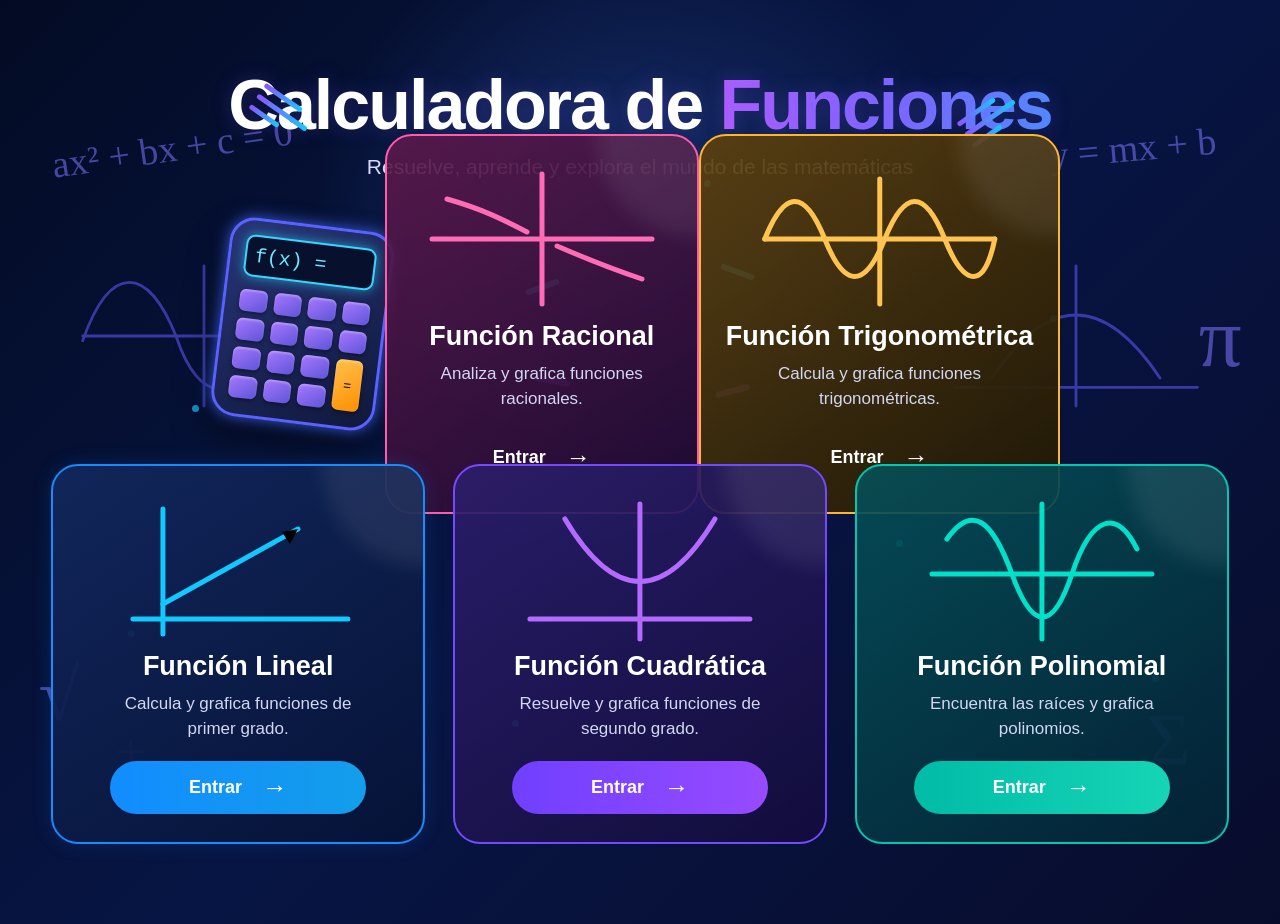
==== index.html @ b59cee48 "Proyecto final Calculadora de Funciones" ====
<!DOCTYPE html>
<html lang="es">
<head>
    <meta charset="UTF-8">
    <meta name="viewport" content="width=device-width, initial-scale=1.0">

    <title>Calculadora de Funciones</title>

    <link rel="stylesheet" href="css/style.css">
</head>

<body>

    <!-- FONDO MATEMÁTICO -->
    <div class="math-background">

        <span class="formula formula-1">ax² + bx + c = 0</span>
        <span class="formula formula-2">y = mx + b</span>
        <span class="formula formula-3">π</span>
        <span class="formula formula-4">√</span>
        <span class="formula formula-5">+</span>
        <span class="formula formula-6">Σ</span>

        <div class="graph graph-left">
            <svg viewBox="0 0 300 180">
                <line x1="20" y1="90" x2="280" y2="90" />
                <line x1="150" y1="15" x2="150" y2="165" />

                <path d="M20 95
                         C50 10, 90 15, 120 90
                         C145 165, 185 165, 215 90
                         C240 30, 260 40, 280 90" />
            </svg>
        </div>

        <div class="graph graph-right">
            <svg viewBox="0 0 300 180">
                <line x1="20" y1="145" x2="280" y2="145" />
                <line x1="150" y1="15" x2="150" y2="165" />

                <path d="M60 135
                         Q150 0 240 135" />
            </svg>
        </div>

    </div>


    <!-- CONTENIDO PRINCIPAL -->
    <main class="container">

        <!-- TITULO -->
        <header class="header">

            <div class="decor-lines left-lines">
                <span></span>
                <span></span>
                <span></span>
            </div>

            <h1>
                Calculadora de
                <span>Funciones</span>
            </h1>

            <p>
                Resuelve, aprende y explora el mundo de las matemáticas
            </p>

            <div class="decor-lines right-lines">
                <span></span>
                <span></span>
                <span></span>
            </div>

        </header>


        <!-- CALCULADORA -->
        <section class="calculator-area">

            <div class="calculator">

                <div class="calculator-screen">
                    <span>f(x) =</span>
                </div>

                <div class="calculator-buttons">

                    <button></button>
                    <button></button>
                    <button></button>
                    <button></button>

                    <button></button>
                    <button></button>
                    <button></button>
                    <button></button>

                    <button></button>
                    <button></button>
                    <button></button>
                    <button class="equal">=</button>

                    <button></button>
                    <button></button>
                    <button></button>

                </div>

            </div>

            <div class="calculator-lines">
                <span></span>
                <span></span>
                <span></span>
                <span></span>
            </div>

            <!-- RACIONAL -->
<article class="card rational-card">

    <div class="card-graph">

        <svg viewBox="0 0 260 150">

            <line x1="20" y1="75" x2="240" y2="75" />
            <line x1="130" y1="10" x2="130" y2="140" />

            <path d="M35 35
                     C70 45, 90 55, 115 68" />

            <path d="M145 82
                     C175 95, 200 105, 230 115" />

        </svg>

    </div>

    <h2>Función Racional</h2>

    <p>
        Analiza y grafica funciones
        racionales.
    </p>

    <a href="paginas/racional.html" class="enter-button">
        Entrar
        <span>→</span>
    </a>

</article>


<!-- TRIGONOMÉTRICA -->
<article class="card trigonometric-card">

    <div class="card-graph">

        <svg viewBox="0 0 260 150">

            <line x1="15" y1="75" x2="245" y2="75" />
            <line x1="130" y1="15" x2="130" y2="140" />

            <path d="M15 75
                     C35 25, 55 25, 75 75
                     C95 125, 115 125, 135 75
                     C155 25, 175 25, 195 75
                     C215 125, 235 125, 245 75" />

        </svg>

    </div>

    <h2>Función Trigonométrica</h2>

    <p>
        Calcula y grafica funciones
        trigonométricas.
    </p>

    <a href="paginas/trigonometrica.html" class="enter-button">
        Entrar
        <span>→</span>
    </a>

</article>

        </section>


        <!-- TARJETAS -->
        <section class="cards">


            <!-- LINEAL -->
            <article class="card linear-card">

                <div class="card-graph">

                    <svg viewBox="0 0 260 150">

                        <line x1="25" y1="125" x2="240" y2="125" />
                        <line x1="55" y1="140" x2="55" y2="15" />

                        <line x1="55" y1="110"
                              x2="190" y2="35" />

                        <polygon points="190,35 174,38 182,50" />

                    </svg>

                </div>

                <h2>Función Lineal</h2>

                <p>
                    Calcula y grafica funciones
                    de primer grado.
                </p>

                <a href="paginas/lineal.html" class="enter-button">
                    Entrar
                    <span>→</span>
                </a>

            </article>


            <!-- CUADRATICA -->
            <article class="card quadratic-card">

                <div class="card-graph">

                    <svg viewBox="0 0 260 150">

                        <line x1="20" y1="125" x2="240" y2="125" />
                        <line x1="130" y1="145" x2="130" y2="10" />

                        <path d="M55 25 Q130 150 205 25" />

                    </svg>

                </div>

                <h2>Función Cuadrática</h2>

                <p>
                    Resuelve y grafica funciones
                    de segundo grado.
                </p>

                <a href="paginas/cuadratica.html" class="enter-button">
                    Entrar
                    <span>→</span>
                </a>

            </article>


            <!-- POLINOMIAL -->
            <article class="card polynomial-card">

                <div class="card-graph">

                    <svg viewBox="0 0 260 150">

                        <line x1="20" y1="80" x2="240" y2="80" />
                        <line x1="130" y1="145" x2="130" y2="10" />

                        <path d="M35 45
                                 C60 10, 80 25, 100 80
                                 C120 135, 140 140, 160 80
                                 C180 20, 205 15, 225 55" />

                    </svg>

                </div>

                <h2>Función Polinomial</h2>

                <p>
                    Encuentra las raíces y grafica
                    polinomios.
                </p>

                <a href="paginas/polinomial.html" class="enter-button">
                    Entrar
                    <span>→</span>
                </a>

            </article>

        </section>

    </main>


    <!-- PARTICULAS -->
    <div class="particles">
        <span></span>
        <span></span>
        <span></span>
        <span></span>
        <span></span>
        <span></span>
        <span></span>
        <span></span>
    </div>


</body>
</html>
---- css/style.css ----
/* ================================
   CONFIGURACIÓN GENERAL
================================ */

* {
    margin: 0;
    padding: 0;
    box-sizing: border-box;
}

html {
    scroll-behavior: smooth;
}

body {
    min-height: 100vh;
    font-family: "Segoe UI", Arial, sans-serif;
    color: white;

    background:
        radial-gradient(circle at 50% 25%, #172e69 0%, transparent 35%),
        linear-gradient(135deg, #030b24, #071544 50%, #080c2c);

    overflow-x: hidden;
}


/* ================================
   CONTENEDOR
================================ */

.container {
    position: relative;
    z-index: 5;

    width: min(1200px, 92%);
    margin: auto;

    padding: 65px 0 80px;
}


/* ================================
   FONDO MATEMÁTICO
================================ */

.math-background {
    position: fixed;
    inset: 0;

    pointer-events: none;
    z-index: 1;

    overflow: hidden;
}

.formula {
    position: absolute;

    font-family: "Cambria Math", serif;
    font-size: 38px;

    color: #7f76ff;

    opacity: 0.55;

    animation: floatFormula 6s ease-in-out infinite;
}

.formula-1 {
    left: 4%;
    top: 14%;
    transform: rotate(-8deg);
}

.formula-2 {
    right: 5%;
    top: 14%;
    transform: rotate(-5deg);

    animation-delay: 1s;
}

.formula-3 {
    right: 3%;
    top: 32%;

    font-size: 85px;

    animation-delay: 2s;
}

.formula-4 {
    left: 3%;
    bottom: 18%;

    font-size: 75px;

    animation-delay: 1.5s;
}

.formula-5 {
    left: 9%;
    bottom: 13%;

    font-size: 55px;

    color: #b45cff;
}

.formula-6 {
    right: 7%;
    bottom: 13%;

    font-size: 75px;

    color: #7059ff;

    animation-delay: 2.5s;
}


@keyframes floatFormula {

    0%,
    100% {
        transform: translateY(0) rotate(-5deg);
    }

    50% {
        transform: translateY(-18px) rotate(2deg);
    }
}


/* ================================
   GRAFICAS DEL FONDO
================================ */

.graph {
    position: absolute;

    width: 280px;

    opacity: 0.55;
}

.graph svg {
    width: 100%;
    height: auto;
}

.graph line,
.graph path {
    fill: none;

    stroke: #635cff;
    stroke-width: 3;

    stroke-linecap: round;
}

.graph-left {
    left: 5%;
    top: 28%;
}

.graph-right {
    right: 5%;
    top: 28%;
}

.graph-right path {
    stroke: #635cff;
}


/* ================================
   HEADER
================================ */

.header {
    position: relative;

    text-align: center;

    margin-bottom: 20px;
}

.header h1 {
    font-size: clamp(42px, 6vw, 70px);

    font-weight: 800;

    letter-spacing: -2px;

    text-shadow:
        0 0 20px rgba(120, 100, 255, 0.25);
}

.header h1 span {
    background: linear-gradient(
        90deg,
        #b15cff,
        #8066ff,
        #4f8cff
    );

    -webkit-background-clip: text;
    background-clip: text;

    color: transparent;
}

.header p {
    margin-top: 10px;

    font-size: 21px;

    color: #d5daf5;
}


/* ================================
   LINEAS DECORATIVAS
================================ */

.decor-lines {
    position: absolute;

    top: 35px;

    width: 70px;

    display: flex;
    flex-direction: column;

    gap: 8px;
}

.decor-lines span {
    height: 5px;

    border-radius: 20px;

    background: linear-gradient(
        90deg,
        #8e52ff,
        #17c8ff
    );
}

.left-lines {
    left: 17%;
    transform: rotate(35deg);
}

.right-lines {
    right: 17%;
    transform: rotate(-35deg);
}

.decor-lines span:nth-child(1) {
    width: 45px;
}

.decor-lines span:nth-child(2) {
    width: 60px;
}

.decor-lines span:nth-child(3) {
    width: 35px;
}


/* ================================
   CALCULADORA
================================ */

.calculator-area {
    position: relative;

    display: flex;
    justify-content: center;
    align-items: center;

    height: 250px;
}

.calculator {
    width: 165px;
    height: 200px;

    padding: 14px;

    border-radius: 25px;

    background:
        linear-gradient(145deg, #273576, #10183c);

    border: 3px solid #5962ff;

    box-shadow:
        0 0 15px rgba(69, 109, 255, 0.8),
        0 20px 35px rgba(0, 0, 0, 0.5);

    transform: rotate(7deg);

    animation: calculatorFloat 4s ease-in-out infinite;
}

@keyframes calculatorFloat {

    0%,
    100% {
        transform: translateY(0) rotate(7deg);
    }

    50% {
        transform: translateY(-12px) rotate(4deg);
    }
}

.calculator-screen {
    height: 42px;

    padding: 8px;

    border: 2px solid #36d7ff;

    border-radius: 9px;

    background: #07102d;

    color: #6eeaff;

    font-family: monospace;

    font-size: 20px;

    box-shadow:
        0 0 12px rgba(48, 215, 255, 0.6);
}

.calculator-buttons {
    display: grid;

    grid-template-columns: repeat(4, 1fr);

    gap: 7px;

    margin-top: 13px;
}

.calculator-buttons button {
    height: 22px;

    border: none;

    border-radius: 6px;

    background: linear-gradient(
        145deg,
        #a878ff,
        #5e54d8
    );

    box-shadow:
        inset 0 2px 2px rgba(255,255,255,0.25),
        0 2px 4px rgba(0,0,0,0.4);
}

.calculator-buttons .equal {
    height: 51px;

    grid-row: span 2;

    background: linear-gradient(
        145deg,
        #ffc14d,
        #ff8f00
    );
}


/* ================================
   DESTELLOS DE LA CALCULADORA
================================ */

.calculator-lines {
    position: absolute;

    width: 260px;
    height: 220px;

    pointer-events: none;
}

.calculator-lines span {
    position: absolute;

    width: 35px;
    height: 6px;

    border-radius: 20px;

    background: #32cfff;

    animation: sparkle 2s ease-in-out infinite;
}

.calculator-lines span:nth-child(1) {
    left: 15px;
    top: 70px;
    transform: rotate(-20deg);
}

.calculator-lines span:nth-child(2) {
    right: 15px;
    top: 55px;
    transform: rotate(20deg);
}

.calculator-lines span:nth-child(3) {
    left: 25px;
    bottom: 50px;
    transform: rotate(10deg);

    background: #9b55ff;
}

.calculator-lines span:nth-child(4) {
    right: 20px;
    bottom: 40px;
    transform: rotate(-15deg);

    background: #9b55ff;
}

@keyframes sparkle {

    0%,
    100% {
        opacity: 0.4;
        transform: scale(0.8);
    }

    50% {
        opacity: 1;
        transform: scale(1.15);
    }
}


/* ================================
   TARJETAS
================================ */

.cards {
    display: grid;

    grid-template-columns:
        repeat(3, 1fr);

    gap: 28px;

    margin-top: 15px;
}

.card {
    position: relative;

    min-height: 380px;

    padding: 25px;

    text-align: center;

    border-radius: 27px;

    background:
        linear-gradient(
            145deg,
            rgba(18, 40, 92, 0.95),
            rgba(6, 18, 55, 0.95)
        );

    border: 2px solid;

    overflow: hidden;

    transition:
        transform 0.35s ease,
        box-shadow 0.35s ease;
}


/* efecto hover */

.card:hover {
    transform: translateY(-12px) scale(1.02);
}

.card::before {
    content: "";

    position: absolute;

    width: 200px;
    height: 200px;

    border-radius: 50%;

    top: -100px;
    right: -100px;

    background: rgba(255,255,255,0.08);

    filter: blur(10px);
}


/* COLORES DE TARJETAS */

.linear-card {
    border-color: #168cff;

    box-shadow:
        0 0 20px rgba(22, 140, 255, 0.15);
}

.linear-card:hover {
    box-shadow:
        0 0 35px rgba(22, 140, 255, 0.45);
}

.quadratic-card {
    border-color: #734bff;

    background:
        linear-gradient(
            145deg,
            rgba(44, 30, 108, 0.9),
            rgba(18, 13, 60, 0.95)
        );
}

.quadratic-card:hover {
    box-shadow:
        0 0 35px rgba(115, 75, 255, 0.45);
}

.polynomial-card {
    border-color: #00c8b0;

    background:
        linear-gradient(
            145deg,
            rgba(5, 80, 88, 0.9),
            rgba(4, 35, 54, 0.95)
        );
}

.polynomial-card:hover {
    box-shadow:
        0 0 35px rgba(0, 200, 176, 0.45);
}


/* ================================
   GRAFICAS DE TARJETAS
================================ */

.card-graph {
    height: 155px;

    display: flex;
    justify-content: center;
    align-items: center;
}

.card-graph svg {
    width: 100%;
    height: 150px;
}

.card-graph line,
.card-graph path {
    fill: none;

    stroke-width: 5;

    stroke-linecap: round;

    stroke-linejoin: round;
}

.linear-card .card-graph line,
.linear-card .card-graph path {
    stroke: #12c8ff;
}

.quadratic-card .card-graph line,
.quadratic-card .card-graph path {
    stroke: #b46aff;
}

.polynomial-card .card-graph line,
.polynomial-card .card-graph path {
    stroke: #00e0ca;
}


/* ================================
   TITULOS
================================ */

.card h2 {
    position: relative;

    font-size: 27px;

    margin-top: 5px;

    color: white;
}

.card p {
    position: relative;

    margin: 10px auto 20px;

    max-width: 260px;

    color: #d2d8f3;

    font-size: 17px;

    line-height: 1.45;
}


/* ================================
   BOTON ENTRAR
================================ */

.enter-button {
    position: relative;

    display: flex;

    align-items: center;
    justify-content: center;

    gap: 20px;

    width: 80%;

    margin: auto;

    padding: 12px 20px;

    border-radius: 30px;

    color: white;

    text-decoration: none;

    font-size: 18px;

    font-weight: 700;

    transition:
        transform 0.25s ease,
        box-shadow 0.25s ease;
}

.enter-button span {
    font-size: 25px;

    transition:
        transform 0.25s ease;
}

.enter-button:hover {
    transform: scale(1.05);
}

.enter-button:hover span {
    transform: translateX(6px);
}

.linear-card .enter-button {
    background: linear-gradient(
        90deg,
        #128cff,
        #139eea
    );
}

.quadratic-card .enter-button {
    background: linear-gradient(
        90deg,
        #703fff,
        #974bff
    );
}

.polynomial-card .enter-button {
    background: linear-gradient(
        90deg,
        #00bca8,
        #16d4b5
    );
}


/* ================================
   PARTICULAS
================================ */

.particles {
    position: fixed;

    inset: 0;

    pointer-events: none;

    z-index: 2;
}

.particles span {
    position: absolute;

    width: 7px;
    height: 7px;

    border-radius: 50%;

    background: #19cfff;

    opacity: 0.7;

    animation: particleFloat 7s infinite ease-in-out;
}

.particles span:nth-child(1) {
    left: 10%;
    top: 70%;
}

.particles span:nth-child(2) {
    left: 25%;
    top: 30%;

    animation-delay: 1s;
}

.particles span:nth-child(3) {
    left: 40%;
    top: 80%;

    animation-delay: 2s;
}

.particles span:nth-child(4) {
    left: 55%;
    top: 20%;

    animation-delay: 3s;
}

.particles span:nth-child(5) {
    left: 70%;
    top: 60%;

    animation-delay: 1.5s;
}

.particles span:nth-child(6) {
    left: 82%;
    top: 35%;

    animation-delay: 2.5s;
}

.particles span:nth-child(7) {
    left: 90%;
    top: 75%;

    animation-delay: 3.5s;
}

.particles span:nth-child(8) {
    left: 15%;
    top: 45%;

    animation-delay: 4s;
}


@keyframes particleFloat {

    0%,
    100% {
        transform: translateY(0);
        opacity: 0.3;
    }

    50% {
        transform: translateY(-30px);
        opacity: 1;
    }
}


/* ================================
   RESPONSIVE
================================ */

@media (max-width: 900px) {

    .cards {
        grid-template-columns: 1fr;
        max-width: 500px;
        margin-left: auto;
        margin-right: auto;
    }

    .card {
        min-height: 360px;
    }

    .graph {
        opacity: 0.25;
    }

    .left-lines,
    .right-lines {
        display: none;
    }
}


@media (max-width: 600px) {

    .container {
        padding-top: 40px;
    }

    .header h1 {
        font-size: 40px;
    }

    .header p {
        font-size: 16px;
    }

    .formula {
        font-size: 25px;
    }

    .calculator-area {
        height: 220px;
    }
}
/* ================================
   RACIONAL
================================ */

.rational-card {
    border-color: #ff5caa;

    background:
        linear-gradient(
            145deg,
            rgba(92, 25, 76, 0.9),
            rgba(30, 10, 48, 0.95)
        );
}

.rational-card:hover {
    box-shadow:
        0 0 35px rgba(255, 92, 170, 0.45);
}

.rational-card .card-graph line,
.rational-card .card-graph path {
    stroke: #ff6bb5;
}


/* ================================
   TRIGONOMÉTRICA
================================ */

.trigonometric-card {
    border-color: #ffb52e;

    background:
        linear-gradient(
            145deg,
            rgba(94, 65, 12, 0.9),
            rgba(32, 24, 5, 0.95)
        );
}

.trigonometric-card:hover {
    box-shadow:
        0 0 35px rgba(255, 181, 46, 0.45);
}

.trigonometric-card .card-graph line,
.trigonometric-card .card-graph path {
    stroke: #ffc44f;
}


/* ================================
   ANIMACIÓN DE LAS GRÁFICAS
================================ */

.card-graph path {
    stroke-dasharray: 500;
    stroke-dashoffset: 500;

    animation: drawGraph 3s ease forwards;
}

@keyframes drawGraph {

    to {
        stroke-dashoffset: 0;
    }

}
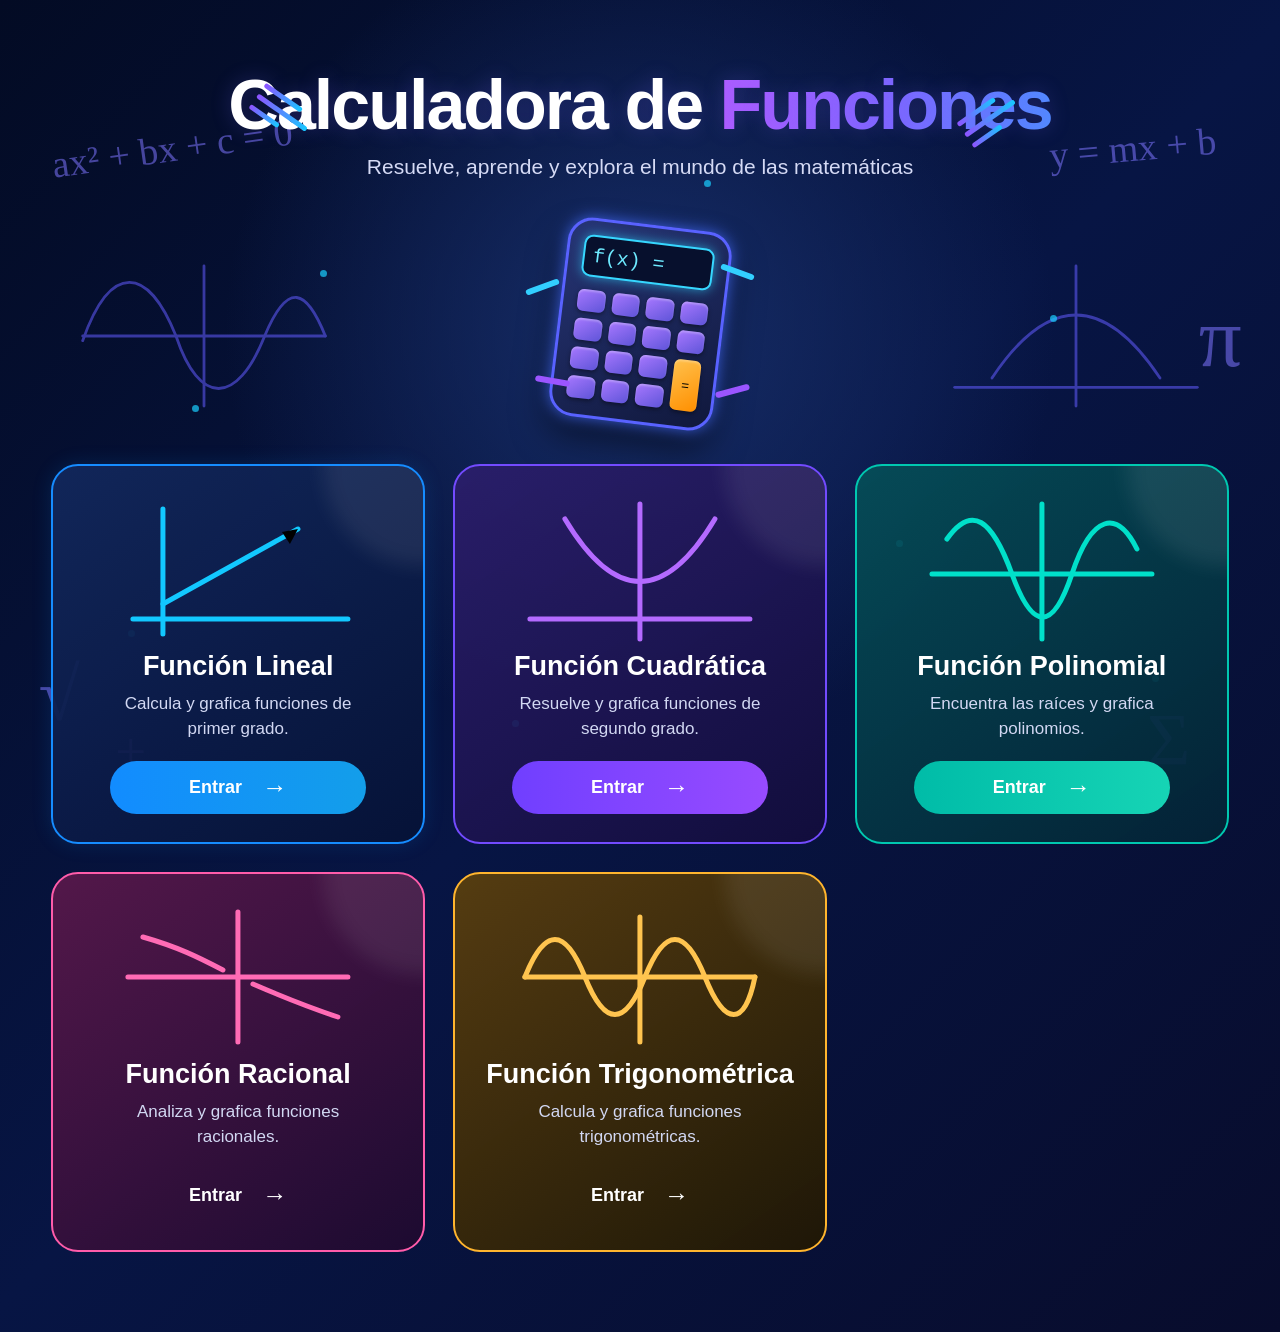
==== commit ef252e1f: "Corregir posicion de tarjetas de funciones" ====
--- a/index.html
+++ b/index.html
@@ -76,7 +76,7 @@
         </header>
 
 
-        <!-- CALCULADORA -->
+        <!-- CALCULADORA DECORATIVA -->
         <section class="calculator-area">
 
             <div class="calculator">
@@ -117,79 +117,10 @@
                 <span></span>
             </div>
 
-            <!-- RACIONAL -->
-<article class="card rational-card">
-
-    <div class="card-graph">
-
-        <svg viewBox="0 0 260 150">
-
-            <line x1="20" y1="75" x2="240" y2="75" />
-            <line x1="130" y1="10" x2="130" y2="140" />
-
-            <path d="M35 35
-                     C70 45, 90 55, 115 68" />
-
-            <path d="M145 82
-                     C175 95, 200 105, 230 115" />
-
-        </svg>
-
-    </div>
-
-    <h2>Función Racional</h2>
-
-    <p>
-        Analiza y grafica funciones
-        racionales.
-    </p>
-
-    <a href="paginas/racional.html" class="enter-button">
-        Entrar
-        <span>→</span>
-    </a>
-
-</article>
-
-
-<!-- TRIGONOMÉTRICA -->
-<article class="card trigonometric-card">
-
-    <div class="card-graph">
-
-        <svg viewBox="0 0 260 150">
-
-            <line x1="15" y1="75" x2="245" y2="75" />
-            <line x1="130" y1="15" x2="130" y2="140" />
-
-            <path d="M15 75
-                     C35 25, 55 25, 75 75
-                     C95 125, 115 125, 135 75
-                     C155 25, 175 25, 195 75
-                     C215 125, 235 125, 245 75" />
-
-        </svg>
-
-    </div>
-
-    <h2>Función Trigonométrica</h2>
-
-    <p>
-        Calcula y grafica funciones
-        trigonométricas.
-    </p>
-
-    <a href="paginas/trigonometrica.html" class="enter-button">
-        Entrar
-        <span>→</span>
-    </a>
-
-</article>
-
         </section>
 
 
-        <!-- TARJETAS -->
+        <!-- TARJETAS DE FUNCIONES -->
         <section class="cards">
 
 
@@ -227,7 +158,7 @@
             </article>
 
 
-            <!-- CUADRATICA -->
+            <!-- CUADRÁTICA -->
             <article class="card quadratic-card">
 
                 <div class="card-graph">
@@ -291,6 +222,77 @@
 
             </article>
 
+
+            <!-- RACIONAL -->
+            <article class="card rational-card">
+
+                <div class="card-graph">
+
+                    <svg viewBox="0 0 260 150">
+
+                        <line x1="20" y1="75" x2="240" y2="75" />
+                        <line x1="130" y1="10" x2="130" y2="140" />
+
+                        <path d="M35 35
+                                 C70 45, 90 55, 115 68" />
+
+                        <path d="M145 82
+                                 C175 95, 200 105, 230 115" />
+
+                    </svg>
+
+                </div>
+
+                <h2>Función Racional</h2>
+
+                <p>
+                    Analiza y grafica funciones
+                    racionales.
+                </p>
+
+                <a href="paginas/racional.html" class="enter-button">
+                    Entrar
+                    <span>→</span>
+                </a>
+
+            </article>
+
+
+            <!-- TRIGONOMÉTRICA -->
+            <article class="card trigonometric-card">
+
+                <div class="card-graph">
+
+                    <svg viewBox="0 0 260 150">
+
+                        <line x1="15" y1="75" x2="245" y2="75" />
+                        <line x1="130" y1="15" x2="130" y2="140" />
+
+                        <path d="M15 75
+                                 C35 25, 55 25, 75 75
+                                 C95 125, 115 125, 135 75
+                                 C155 25, 175 25, 195 75
+                                 C215 125, 235 125, 245 75" />
+
+                    </svg>
+
+                </div>
+
+                <h2>Función Trigonométrica</h2>
+
+                <p>
+                    Calcula y grafica funciones
+                    trigonométricas.
+                </p>
+
+                <a href="paginas/trigonometrica.html" class="enter-button">
+                    Entrar
+                    <span>→</span>
+                </a>
+
+            </article>
+
+
         </section>
 
     </main>
@@ -298,14 +300,16 @@
 
     <!-- PARTICULAS -->
     <div class="particles">
-        <span></span>
-        <span></span>
-        <span></span>
-        <span></span>
-        <span></span>
-        <span></span>
-        <span></span>
-        <span></span>
+
+        <span></span>
+        <span></span>
+        <span></span>
+        <span></span>
+        <span></span>
+        <span></span>
+        <span></span>
+        <span></span>
+
     </div>
 
 
